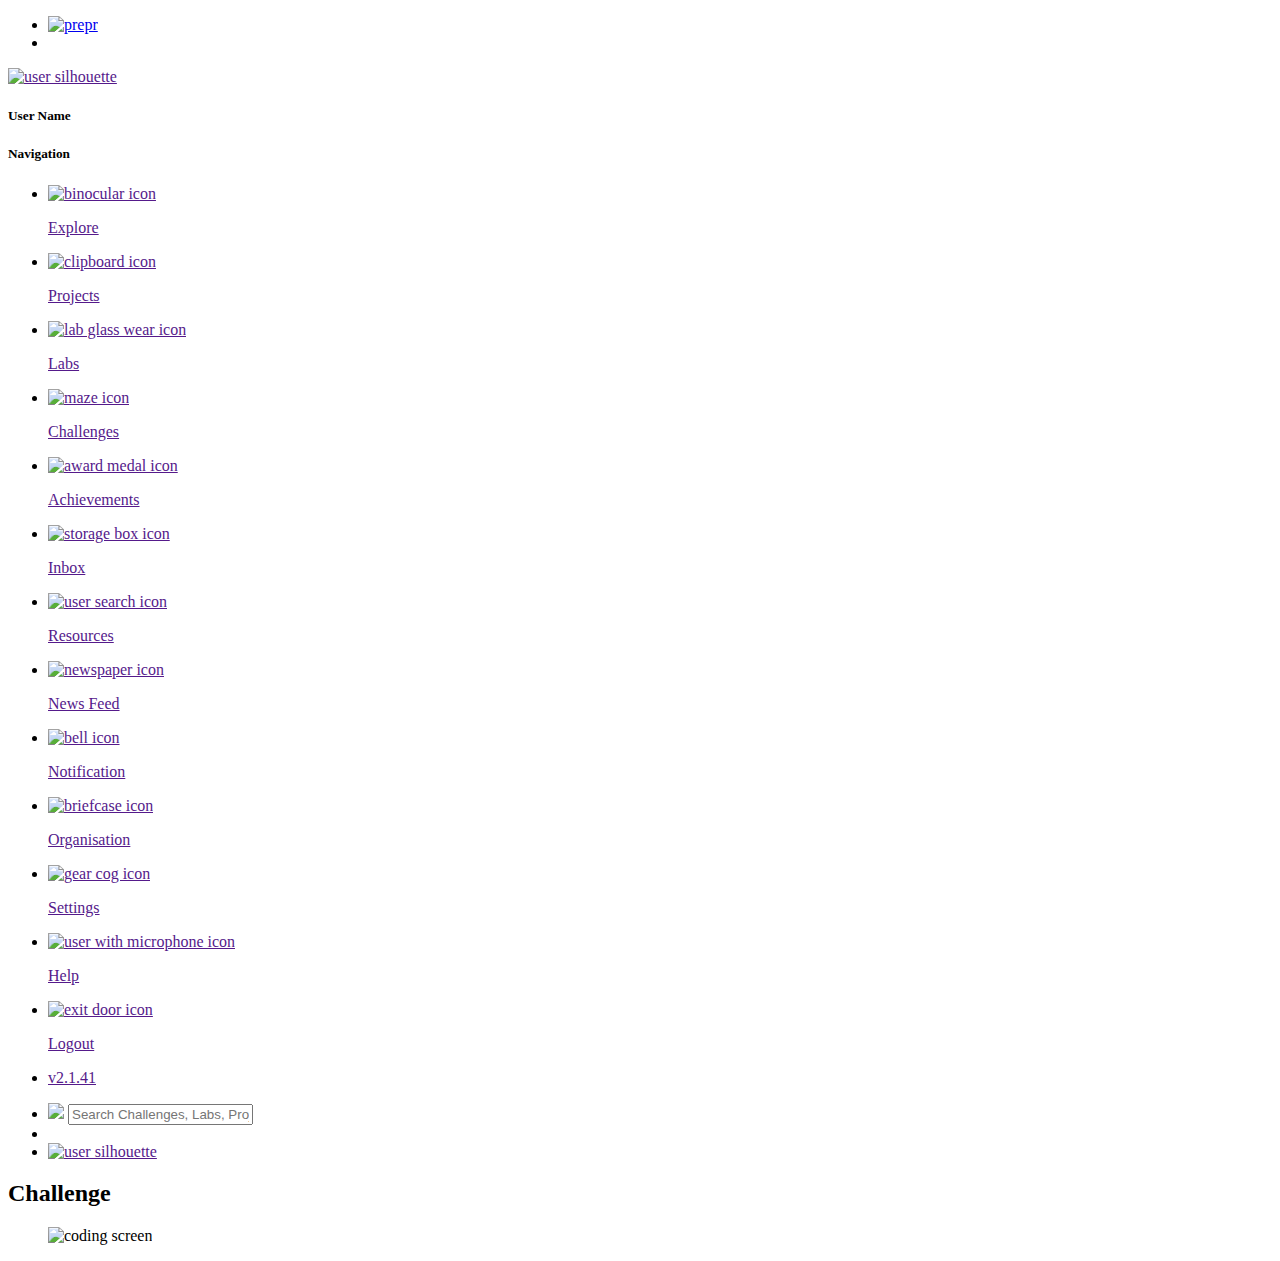
==== Desmond_Tan_FrontEnd_Developer_challenge.html @ 432810f1 "first commit" ====
<!DOCTYPE html>
<html lang="en">
<head>
	<meta charset="UTF-8">
	<title>Challenge</title>
	<link rel="stylesheet" href="https://use.fontawesome.com/releases/v5.13.0/css/all.css" integrity="sha384-Bfad6CLCknfcloXFOyFnlgtENryhrpZCe29RTifKEixXQZ38WheV+i/6YWSzkz3V" crossorigin="anonymous">
	<link rel="stylesheet" href="Desmond_Tan_FrontEnd_Developer_styles.css">
</head>
<body>
	<header>
		<div class="PreprOuterContainer">
			<div class="preprContainer">
				<ul>
					<li>
						<a href="https://preprlabs.org/" target="_blank">
							<img src="https://preprmedialive.s3.amazonaws.com/public/front/img/logo.png" alt="prepr">
						</a>
					</li>
					<li class="barsContainer">
						<i class="fas fa-bars"></i>
					</li>
				</ul>
			</div>
			
			<div class="sideMenuContainer">
				<div class="userContainer">
					<a href="">
						<img src="https://preprmedialive.s3.ca-central-1.amazonaws.com/front/img/default-user.png" alt="user silhouette">
					</a>

					<h5 id="userName">User Name</h5>
				</div>

				<nav class="navContainer">
					<h5>Navigation</h5>

					<ul>
						<li>
							<a href="">
								<img src="https://preprmedialive.s3.amazonaws.com/public/front/img/explore.png" alt="binocular icon">
								<p>Explore</p>
							</a>
						</li>
						<li>
							<a href="">
								<img src="https://preprmedialive.s3.amazonaws.com/public/front/img/my_projects.png" alt="clipboard icon">
								<p>Projects</p>
							</a>
						</li>
						<li>
							<a href="">
								<img src="https://preprmedialive.s3.amazonaws.com/public/front/img/labs.png" alt="lab glass wear icon">
								<p>Labs</p>
							</a>
						</li>
						<li>
							<a href="">
								<img src="https://preprmedialive.s3.amazonaws.com/public/front/img/challenges_icn.png" alt="maze icon">
								<p>Challenges</p>
							</a>
						</li>
						<li>
							<a href="">
								<img src="https://preprmedialive.s3.amazonaws.com/public/front/img/achievements_icn.png" alt="award medal icon">
								<p>Achievements</p>
							</a>
						</li>
						<li>
							<a href="">
								<img src="https://preprmedialive.s3.amazonaws.com/public/front/img/inbox.png" alt="storage box icon">
								<p>Inbox</p>
							</a>
						</li>
						<li>
							<a href="">
								<img src="https://preprmedialive.s3.amazonaws.com/public/front/img/nav_resources.png" alt="user search icon">
								<p>Resources</p>
							</a>
						</li>
						<li>
							<a href="">
								<img src="https://preprmedialive.s3.amazonaws.com/public/front/img/news_feed.png" alt="newspaper icon">
								<p>News Feed</p>
							</a>
						</li>
						<li>
							<a href="">
								<img src="https://preprmedialive.s3.amazonaws.com/public/front/img/notification.png" alt="bell icon">
								<p>Notification</p>
							</a>
						</li>
						<li>
							<a href="">
								<img src="https://preprmedialive.s3.amazonaws.com/public/front/img/organisation.png" alt="briefcase icon">
								<p>Organisation</p>
							</a>
						</li>
						<li>
							<a href="">
								<img src="https://preprmedialive.s3.amazonaws.com/public/front/img/settings.png" alt="gear cog icon">
								<p>Settings</p>
							</a>
						</li>
						<li>
							<a href="">
								<img src="https://preprmedialive.s3.amazonaws.com/public/front/img/help.png" alt="user with microphone icon">
								<p>Help</p>
							</a>
						</li>
						<li>
							<a href="">
								<img src="https://preprmedialive.s3.amazonaws.com/public/front/img/logout.png" alt="exit door icon">
								<p>Logout</p>
							</a>
						</li>
						<li>
							<a href="">
								<p>v2.1.41</p>
							</a></li>
					</ul>
				</nav>
			</div>

			<div class="searchBar">
				<ul>
					<li class="searchContainer">
						<span class="searchIconContainer">
							<img src="https://preprmedialive.s3.amazonaws.com/public/front/img/search_icon.png">
						</span>

						<input type="text" placeholder="Search Challenges, Labs, Projects, and People">
					</li>
					<li class="bellContainer">
						<i class="far fa-bell"></i>
					</li>
					<li class="userProfileContainer">
						<a href="">
							<img src="https://preprmedialive.s3.ca-central-1.amazonaws.com/front/img/default-user.png" alt="user silhouette">
						</a>
					</li>
				</ul>
			</div>
		</div>
	</header>

	<section class="upperSection">
		<div class="upperSectionContainer">
			<div class="titleBox">
					<h2>Challenge</h2>
				</div>
		</div>

		<div class="upperContentBox">
			<figure>
				<img src="https://preprmedialive.s3.ca-central-1.amazonaws.com/uploads/challenge/SOj5KzEt9AdhCwltdRZMVxxKXwIkE98RxqKKFxQ4.jpeg" alt="coding screen">
			</figure>

			
		</div>
	</section>
</body>
</html>
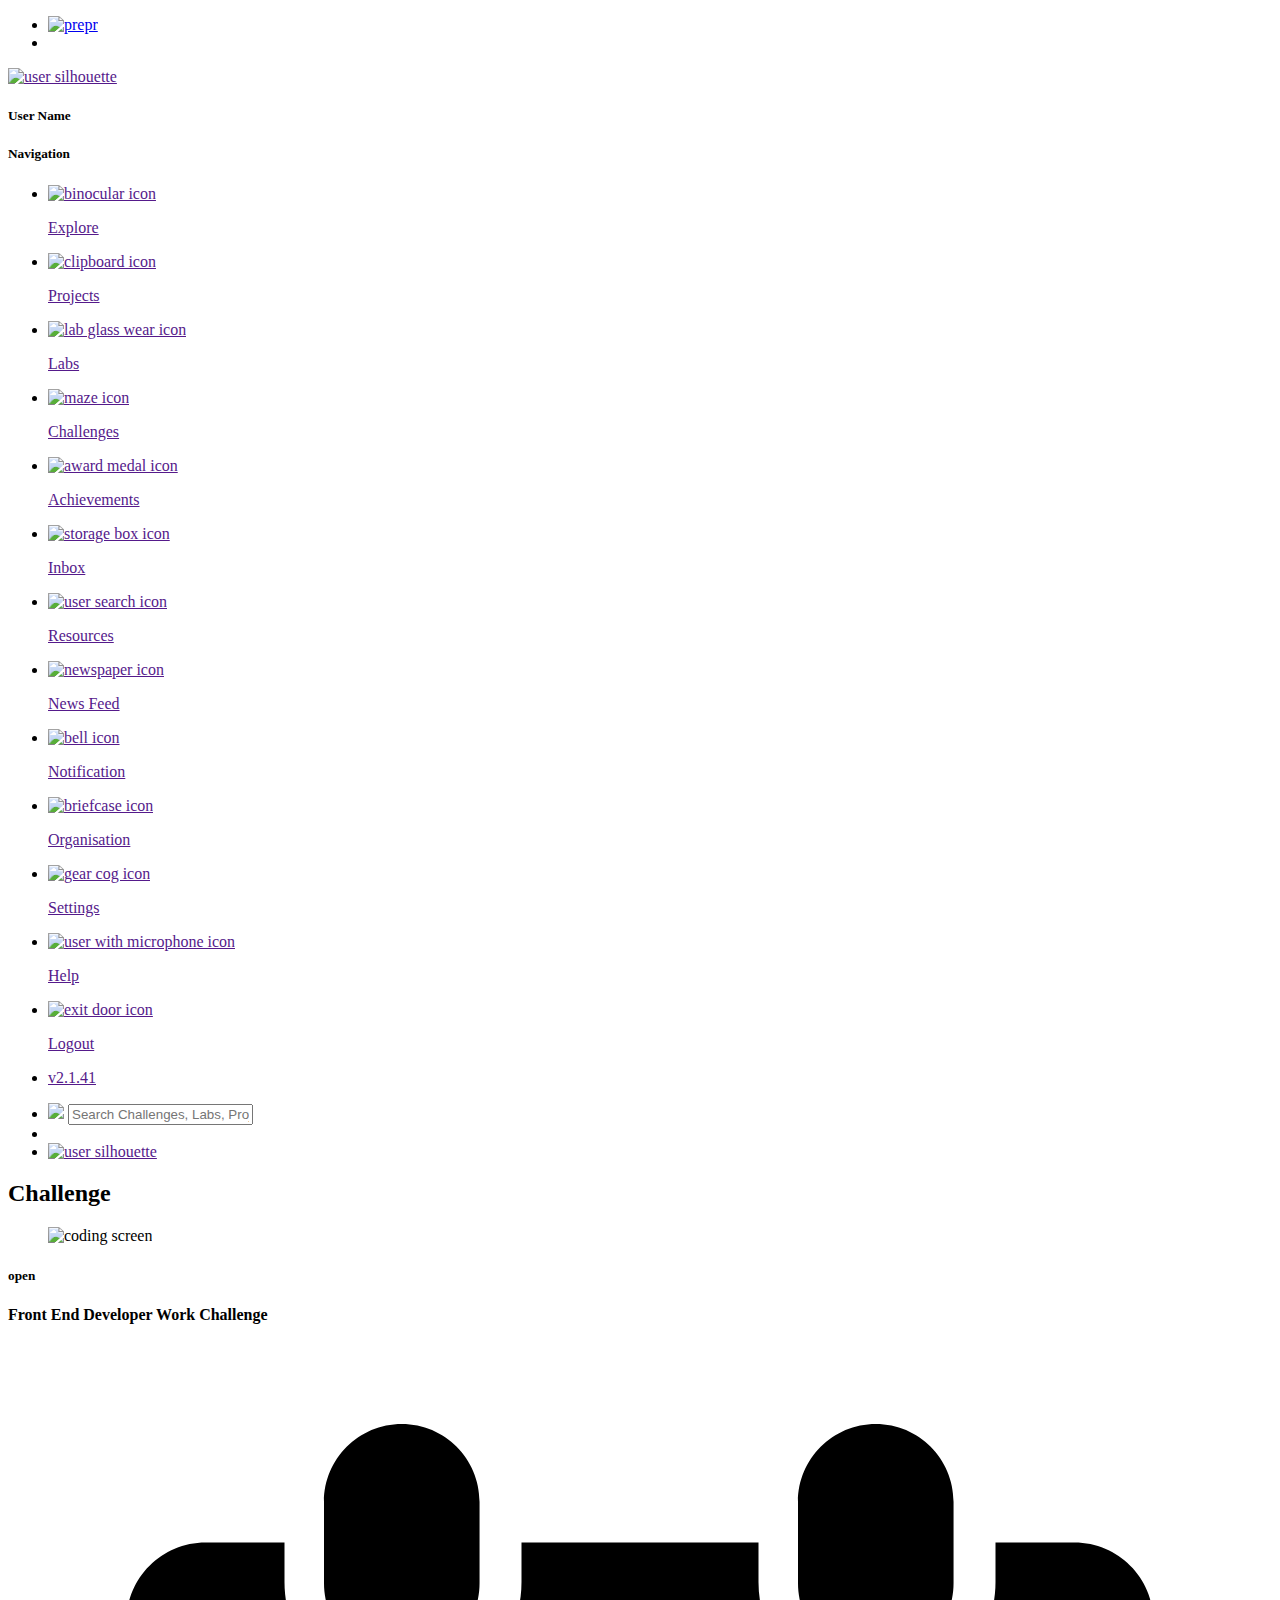
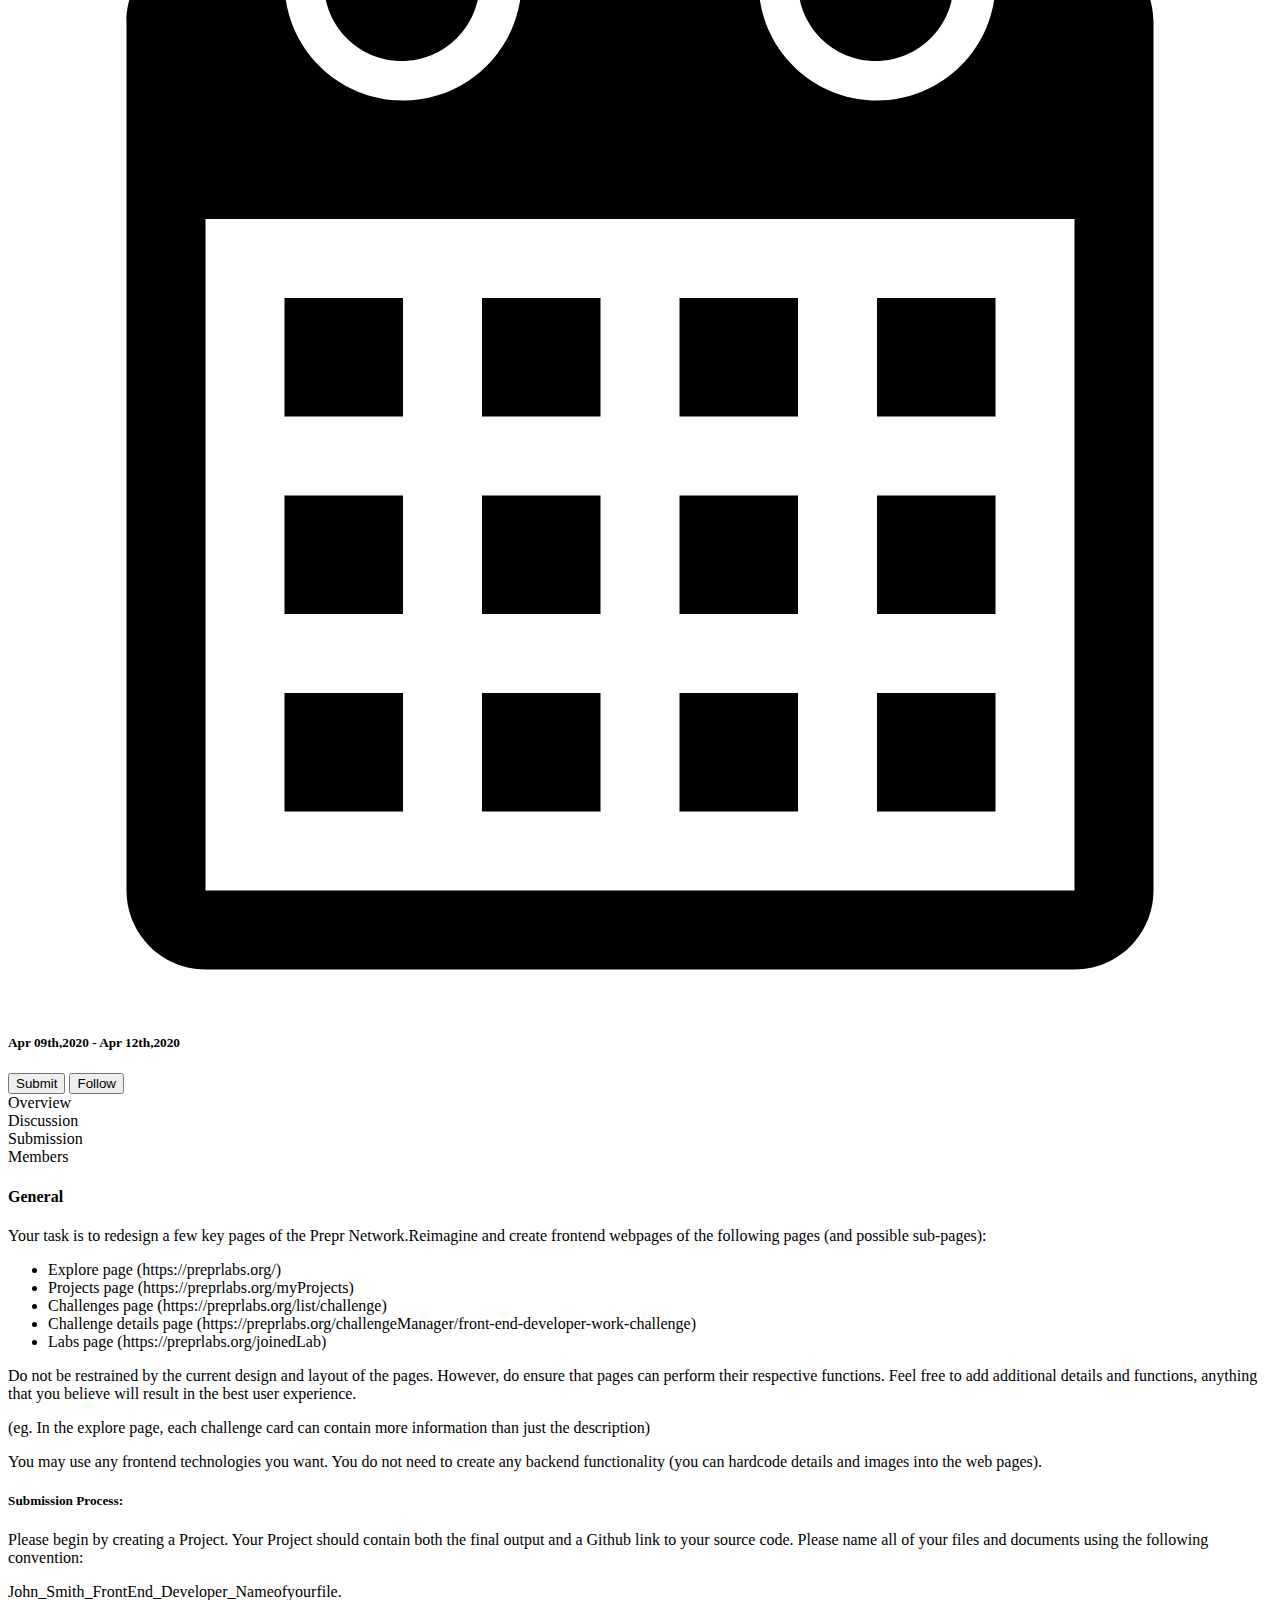
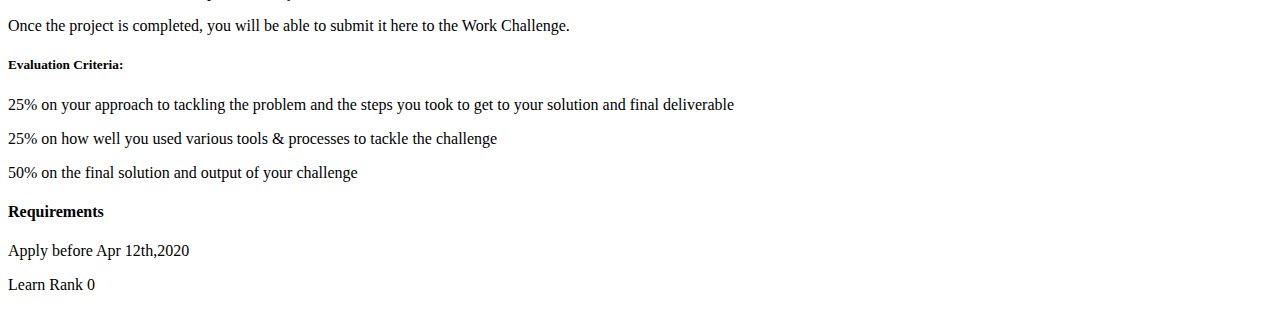
==== commit b766df31: "adjusted challenge html" ====
--- a/Desmond_Tan_FrontEnd_Developer_challenge.html
+++ b/Desmond_Tan_FrontEnd_Developer_challenge.html
@@ -155,7 +155,105 @@
 				<img src="https://preprmedialive.s3.ca-central-1.amazonaws.com/uploads/challenge/SOj5KzEt9AdhCwltdRZMVxxKXwIkE98RxqKKFxQ4.jpeg" alt="coding screen">
 			</figure>
 
-			
+			<div class="sideContentBox">
+				<div class="statusBox">
+					<h5>open</h5>
+				</div>
+
+				<div class="titleBox">
+					<h4>Front End Developer Work Challenge</h4>
+				</div>
+
+				<div class="calendarBox">
+					<svg id="icon-calendar" viewBox="0 0 32 32">
+						<path d="M27 31h-22c-1.104 0-2-0.896-2-2v-22c0-1.105 0.896-2 2-2h2v1c0 1.657 1.343 3 3 3s3-1.343 3-3v-1h6v1c0 1.657 1.344 3 3 3s3-1.343 3-3v-1h2c1.104 0 2 0.895 2 2v22c0 1.104-0.896 2-2 2zM27 12h-22v17h22v-17zM10 17h-3v-3h3v3zM10 22h-3v-3h3v3zM10 27h-3v-3h3v3zM15 17h-3v-3h3v3zM15 22h-3v-3h3v3zM15 27h-3v-3h3v3zM20 17h-3v-3h3v3zM20 22h-3v-3h3v3zM20 27h-3v-3h3v3zM25 17h-3v-3h3v3zM25 22h-3v-3h3v3zM25 27h-3v-3h3v3zM21.969 8c-1.088 0-1.969-0.882-1.969-1.969v-2.062c0-1.088 0.881-1.969 1.969-1.969s1.969 0.881 1.969 1.969v2.062c0 1.087-0.881 1.969-1.969 1.969zM9.969 8c-1.088 0-1.969-0.882-1.969-1.969v-2.062c0-1.088 0.881-1.969 1.969-1.969s1.969 0.881 1.969 1.969v2.062c0 1.087-0.882 1.969-1.969 1.969z"></path>
+					</svg>
+
+					<h5>Apr 09th,2020 - Apr 12th,2020</h5>
+				</div>
+
+				<div class="interactiveButtonBox">
+					<button class="submit">Submit</button>
+					<a href="" class="like">
+						<i class="far fa-heart"></i>
+					</a>
+					<button class="follow">Follow</button>
+					<a href="" class="facebook">
+						<i class="fab fa-facebook-square"></i>
+					</a>
+					<a href="" class="twitter">
+						<i class="fab fa-twitter-square"></i>
+					</a>
+					<a href="" class="linkedin">
+						<i class="fab fa-linkedin"></i>
+					</a>
+				</div>
+
+				<div class="overviewButton">
+					<div id="overview">Overview</div>
+					<div id="discussion">Discussion</div>
+					<div id="submissions">Submission</div>
+					<div id="members">Members</div>
+				</div>
+			</div>
+		</div>
+	</section>
+
+	<section class="lowerSection">
+		<div class="innerContent">
+			<div class="generalText">
+				<h4>General</h4>
+				<p>
+					Your task is to redesign a few key pages of the Prepr Network.Reimagine and create frontend webpages of the following pages (and possible sub-pages):
+				</p>
+				<ul>
+					<li>Explore page (https://preprlabs.org/)</li>
+					<li>Projects page (https://preprlabs.org/myProjects)</li>
+					<li>Challenges page (https://preprlabs.org/list/challenge)</li>
+					<li>Challenge details page (https://preprlabs.org/challengeManager/front-end-developer-work-challenge)</li>
+					<li>Labs page (https://preprlabs.org/joinedLab)</li>
+				</ul>
+				<p>
+					Do not be restrained by the current design and layout of the pages. However, do ensure that pages can perform their respective functions. Feel free to add additional details and functions, anything that you believe will result in the best user experience.
+				</p>
+				<p>
+					(eg. In the explore page, each challenge card can contain more information than just the description)
+				</p>
+				<p>
+					You may use any frontend technologies you want. You do not need to create any backend functionality (you can hardcode details and images into the web pages).
+				</p>
+				<h5>Submission Process:</h5>
+				<p>
+					Please begin by creating a Project. Your Project should contain both the final output and a Github link to your source code. Please name all of your files and documents using the following convention:
+				</p>
+				<p>John_Smith_FrontEnd_Developer_Nameofyourfile.</p>
+				<p>
+					Once the project is completed, you will be able to submit it here to the Work Challenge.
+				</p>
+				<h5>Evaluation Criteria:</h5>
+				<p>
+					25% on your approach to tackling the problem and the steps you took to get to your solution and final deliverable
+				</p>
+				<p>
+					25% on how well you used various tools & processes to tackle the challenge
+				</p>
+				<p>
+					50% on the final solution and output of your challenge
+				</p>
+			</div>
+
+			<div class="requirementsText">
+				<h4>Requirements</h4>
+				<div class="dateBox">
+					<i class="fas fa-history"></i>
+					<p>Apply before Apr 12th,2020</p>
+				</div>
+				<div class="rankupBox">
+					<i class="fas fa-angle-double-up"></i>
+					<p>Learn Rank 0</p>
+				</div>
+			</div>
+
 		</div>
 	</section>
 </body>
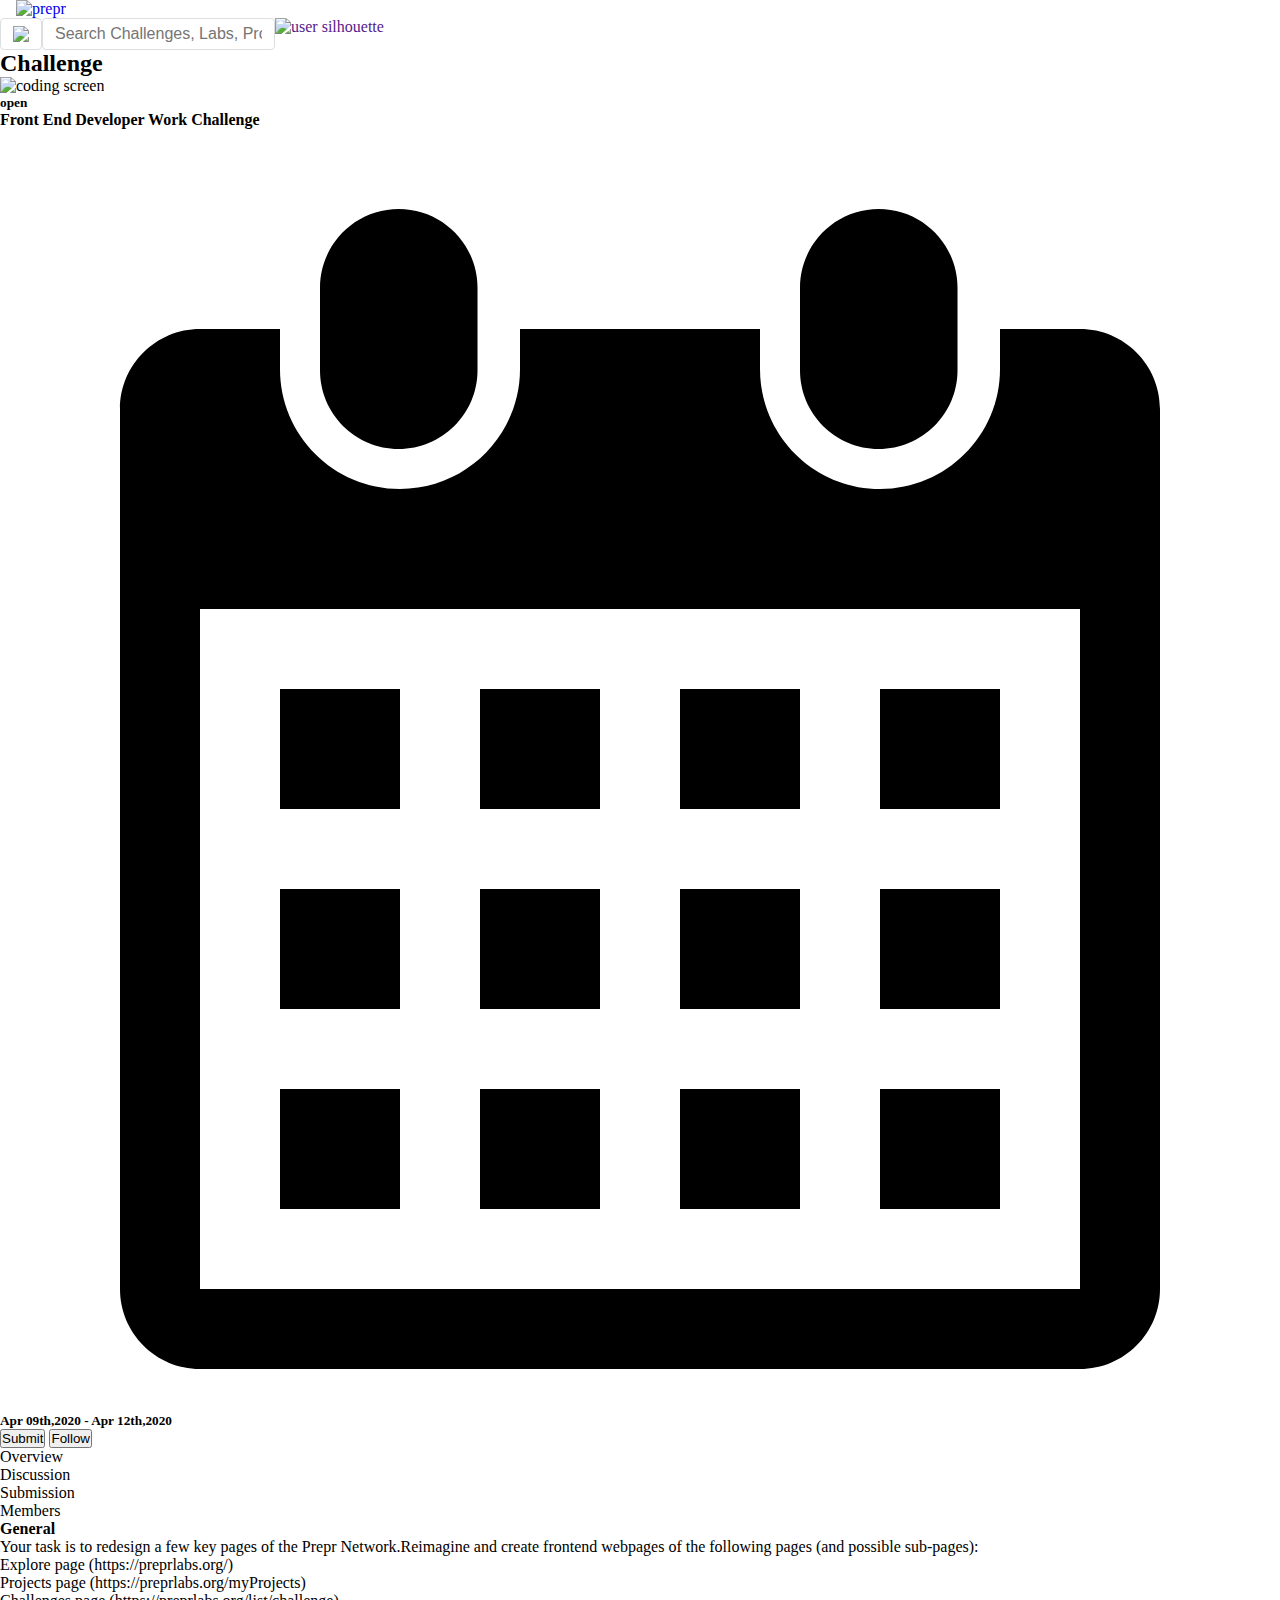
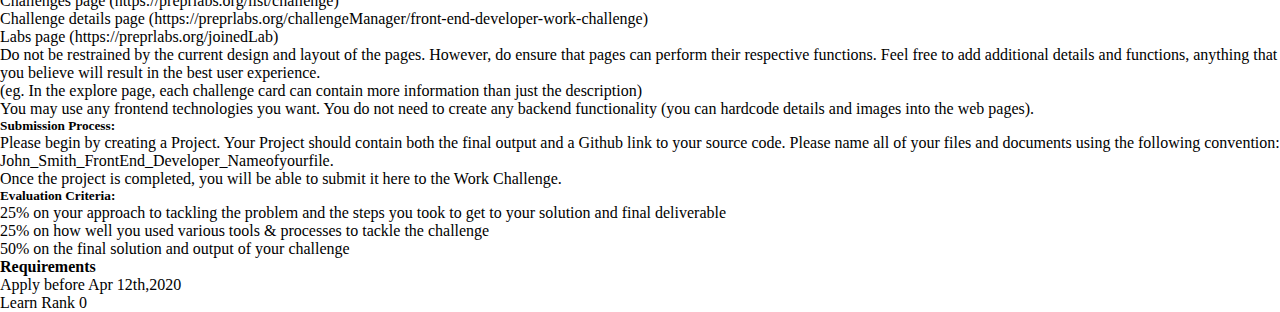
==== commit 37a84982: "added functions" ====
--- a/Desmond_Tan_FrontEnd_Developer_challenge.html
+++ b/Desmond_Tan_FrontEnd_Developer_challenge.html
@@ -4,6 +4,7 @@
 	<meta charset="UTF-8">
 	<title>Challenge</title>
 	<link rel="stylesheet" href="https://use.fontawesome.com/releases/v5.13.0/css/all.css" integrity="sha384-Bfad6CLCknfcloXFOyFnlgtENryhrpZCe29RTifKEixXQZ38WheV+i/6YWSzkz3V" crossorigin="anonymous">
+	<link href="https://fonts.googleapis.com/css2?family=Roboto:ital,wght@1,300&display=swap" rel="stylesheet">
 	<link rel="stylesheet" href="Desmond_Tan_FrontEnd_Developer_styles.css">
 </head>
 <body>
--- a/Desmond_Tan_FrontEnd_Developer_styles.css
+++ b/Desmond_Tan_FrontEnd_Developer_styles.css
@@ -0,0 +1,179 @@
+* {
+	margin: 0;
+	padding: 0;
+}
+a {
+	text-decoration: none;
+}
+li {
+	list-style: none;
+}
+
+/*general shared properties*/
+.center {
+	margin: 0 auto;
+	justify-content: center;
+	align-items: center;
+	text-align: center;
+}
+
+/*Navigation*/
+.preprOuterContainer {
+	/*position: fixed;*/
+	display: flex;
+	justify-content: space-between;
+	padding: 0.5rem 1rem;
+	border-bottom: 1px solid #d8dcdf;
+}
+img.logo {
+	width: 60px;
+}
+.preprContainer ul {
+	display: flex;
+	flex-direction: row;
+	align-items: center;
+}
+.preprContainer ul li {
+	padding: 0 1rem;
+}
+
+.sideMenuContainer {
+	position: absolute;
+	top: 57px;
+	left: -100%;
+	/*left: 0;*/
+	width: 220px;
+	background: #fff;
+	height: 100vh;
+}
+.navUserProfile {
+	width: 85px;
+	height: 85px;
+}
+.userContainer, .userContainer a {
+	display: flex;
+	flex-direction: column;
+	justify-content: center;
+}
+.userContainer a {
+	padding: 20px;
+}
+.userContainer h5 {
+	text-align: center;
+	margin-bottom: 1rem;
+	color: #727d92;
+	font-family: sans-serif;
+	font-size: 1rem;
+}
+.navContainer h5 {
+	padding: .5rem 1rem;
+	text-transform: uppercase;
+	color: #8b8b8b;
+	font-family: roboto;
+	font-size: 1rem;
+}
+.navContainer ul li {
+	padding: .5rem 1rem;
+}
+.navContainer ul li a {
+	display: flex;
+	flex-direction: row;
+	/*padding: .1rem 2rem .1rem 3rem;*/
+}
+.navContainer ul li a img {
+	padding-right: 1rem;
+}
+.navContainer p {
+	color: #8b8b8b;
+	font-size: .875rem;
+}
+
+.searchContainer input, .searchContainer span {
+	border: 1px solid #dbdfe2;
+	border-radius: .25rem;
+	padding: .375rem .75rem;
+	font-size: 1rem;
+}
+.searchContainer span {
+	display: flex;
+	align-items: center;
+}
+.searchContainer {
+	display: flex;
+}
+.searchBar ul {
+	display: flex;
+	flex-direction: row;
+}
+.sideContainer li {
+	/*justify-content: space-around;*/
+	padding: 0 .75rem;
+}
+.bellContainer {
+	display: flex;
+	align-items: center;
+	color: #cacacb;
+}
+.userProfile {
+	width: 35px;
+	height: 35px;
+}
+
+/*Explore section*/
+.innerMainBox {
+	display: grid;
+	grid-template-columns: 25% 25% 25% 25% 25%;
+	grid-template-rows: 1fr 25%;
+}
+.innerContainer {
+	display: grid;
+	grid-template-columns: 65% 35%;
+	grid-gap: 20px;
+	width: 1000px;
+}
+.exploreSection.innerContainer {
+	max-width: 1200px;
+	width: 75%;
+}
+.exploreSection {
+	display: flex;
+	justify-content: center;
+	margin: 5rem auto;
+}
+.imgContainer {
+	display: grid;
+	grid-template-columns: 25% 25% 25% 25%;
+	/*width: 700px;*/
+	margin: 0 auto;
+	overflow: hidden;
+}
+.displayContainer {
+	display: block;
+}
+.hiddenText {
+	display: none;
+}
+.imgContainer figure:first-child {
+	grid-column-start: 1;
+	grid-column-end: 5;
+	grid-row-start: 1;
+	padding-bottom: 2.5rem;
+}
+.imgContainer figure {
+	padding: .5rem;
+	border: 1px solid #e1e1e1e1;
+}
+.imgContainer figure img {
+	width: 100%;
+}
+.exploreTitle {
+	text-align: center;
+	font-family: roboto;
+	font-size: 1.1rem;
+	padding: 1.5rem .5rem;
+}
+.exploreTextContainer p {
+	font-family: sans-serif;
+	font-size: .95rem;
+	line-height: 1.35;
+}
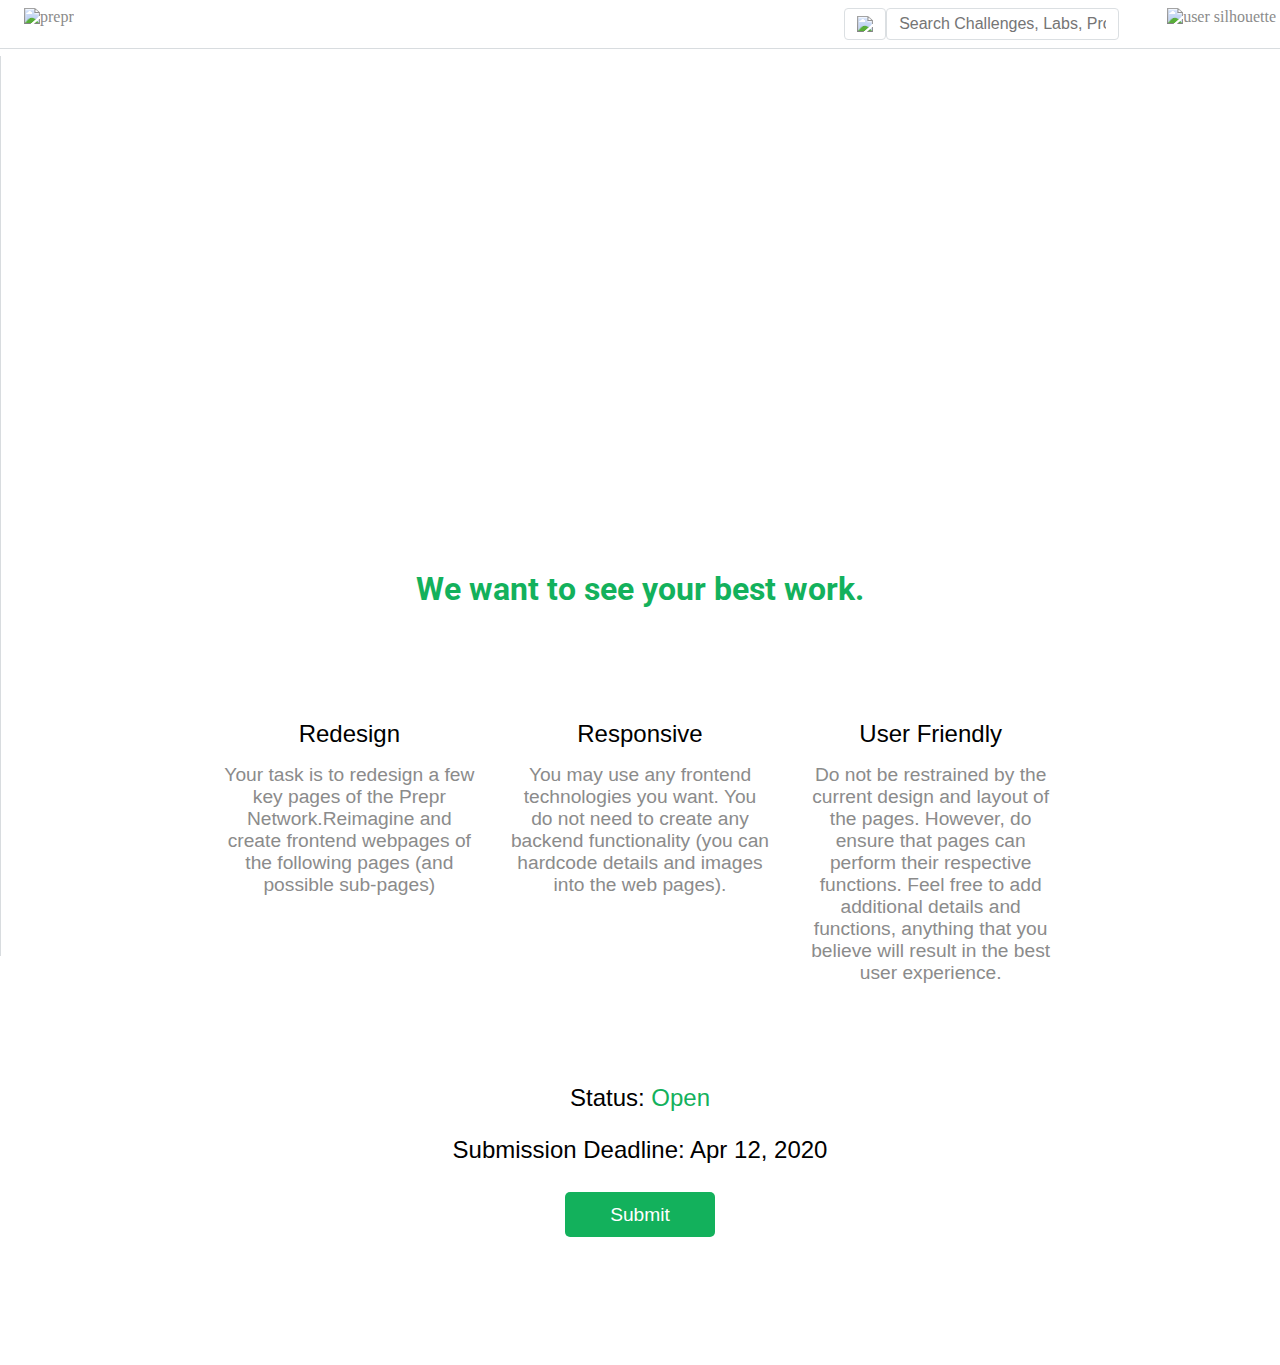
==== commit 1e1180a2: "added a featured challenge page" ====
--- a/Desmond_Tan_FrontEnd_Developer_challenge.html
+++ b/Desmond_Tan_FrontEnd_Developer_challenge.html
@@ -9,16 +9,16 @@
 </head>
 <body>
 	<header>
-		<div class="PreprOuterContainer">
+		<div class="preprOuterContainer">
 			<div class="preprContainer">
 				<ul>
 					<li>
-						<a href="https://preprlabs.org/" target="_blank">
-							<img src="https://preprmedialive.s3.amazonaws.com/public/front/img/logo.png" alt="prepr">
+						<a href="Desmond_Tan_FrontEnd_Developer_index.html">
+							<img class="logo" src="https://preprmedialive.s3.amazonaws.com/public/front/img/logo.png" alt="prepr">
 						</a>
 					</li>
 					<li class="barsContainer">
-						<i class="fas fa-bars"></i>
+						<i class="fas fa-bars bar"></i>
 					</li>
 				</ul>
 			</div>
@@ -26,7 +26,7 @@
 			<div class="sideMenuContainer">
 				<div class="userContainer">
 					<a href="">
-						<img src="https://preprmedialive.s3.ca-central-1.amazonaws.com/front/img/default-user.png" alt="user silhouette">
+						<img class="navUserProfile center" src="https://preprmedialive.s3.ca-central-1.amazonaws.com/front/img/default-user.png" alt="user silhouette">
 					</a>
 
 					<h5 id="userName">User Name</h5>
@@ -123,7 +123,7 @@
 			</div>
 
 			<div class="searchBar">
-				<ul>
+				<ul class="sideContainer">
 					<li class="searchContainer">
 						<span class="searchIconContainer">
 							<img src="https://preprmedialive.s3.amazonaws.com/public/front/img/search_icon.png">
@@ -132,11 +132,11 @@
 						<input type="text" placeholder="Search Challenges, Labs, Projects, and People">
 					</li>
 					<li class="bellContainer">
-						<i class="far fa-bell"></i>
+						<a href=""><i class="far fa-bell"></i></a>
 					</li>
 					<li class="userProfileContainer">
 						<a href="">
-							<img src="https://preprmedialive.s3.ca-central-1.amazonaws.com/front/img/default-user.png" alt="user silhouette">
+							<img class="userProfile" src="https://preprmedialive.s3.ca-central-1.amazonaws.com/front/img/default-user.png" alt="user silhouette">
 						</a>
 					</li>
 				</ul>
@@ -144,7 +144,7 @@
 		</div>
 	</header>
 
-	<section class="upperSection">
+	<!-- <section class="upperSection">
 		<div class="upperSectionContainer">
 			<div class="titleBox">
 					<h2>Challenge</h2>
@@ -166,7 +166,7 @@
 				</div>
 
 				<div class="calendarBox">
-					<svg id="icon-calendar" viewBox="0 0 32 32">
+					<svg id="icon-calendar" class='calendarIcon' viewBox="0 0 32 32">
 						<path d="M27 31h-22c-1.104 0-2-0.896-2-2v-22c0-1.105 0.896-2 2-2h2v1c0 1.657 1.343 3 3 3s3-1.343 3-3v-1h6v1c0 1.657 1.344 3 3 3s3-1.343 3-3v-1h2c1.104 0 2 0.895 2 2v22c0 1.104-0.896 2-2 2zM27 12h-22v17h22v-17zM10 17h-3v-3h3v3zM10 22h-3v-3h3v3zM10 27h-3v-3h3v3zM15 17h-3v-3h3v3zM15 22h-3v-3h3v3zM15 27h-3v-3h3v3zM20 17h-3v-3h3v3zM20 22h-3v-3h3v3zM20 27h-3v-3h3v3zM25 17h-3v-3h3v3zM25 22h-3v-3h3v3zM25 27h-3v-3h3v3zM21.969 8c-1.088 0-1.969-0.882-1.969-1.969v-2.062c0-1.088 0.881-1.969 1.969-1.969s1.969 0.881 1.969 1.969v2.062c0 1.087-0.881 1.969-1.969 1.969zM9.969 8c-1.088 0-1.969-0.882-1.969-1.969v-2.062c0-1.088 0.881-1.969 1.969-1.969s1.969 0.881 1.969 1.969v2.062c0 1.087-0.882 1.969-1.969 1.969z"></path>
 					</svg>
 
@@ -256,6 +256,59 @@
 			</div>
 
 		</div>
+	</section> -->
+
+	<section class="preprChallenge">
+		<div class="preprImgContainer">
+			<figure><img src="https://images.unsplash.com/photo-1557853197-aefb550b6fdc?ixlib=rb-1.2.1&ixid=eyJhcHBfaWQiOjEyMDd9&auto=format&fit=crop&w=1950&q=80" alt=""></figure>
+		</div>
+
+		<div class="infoContainer">
+			<h3 class="green">We want to see your best work.</h3>
+
+			<div class="shortInfoContainer">
+				<div class="descriptionBox">
+					<div class="iconBox">
+						<i class="pencilIcon far fa-edit"></i>
+					</div>
+					<h5>Redesign</h5>
+					<p>
+						Your task is to redesign a few key pages of the Prepr Network.Reimagine and create frontend webpages of the following pages (and possible sub-pages)
+					</p>
+				</div>
+
+				<div class="descriptionBox">
+					<div class="iconBox">
+						<i class="mobileIcon fas fa-mobile-alt"></i>
+					</div>
+					<h5>Responsive</h5>
+					<p>
+						You may use any frontend technologies you want. You do not need to create any backend functionality (you can hardcode details and images into the web pages).
+					</p>
+				</div>
+
+				<div class="descriptionBox">
+					<div class="iconBox">
+						<i class="thumbIcon far fa-thumbs-up"></i>
+					</div>
+					<h5>User Friendly</h5>
+					<p>
+						Do not be restrained by the current design and layout of the pages. However, do ensure that pages can perform their respective functions. Feel free to add additional details and functions, anything that you believe will result in the best user experience.
+					</p>
+				</div>
+			</div>
+		</div>
+
+		<div class="submissionBox">
+			<h5>Status: <span class="green">Open</span></h5>
+			<h5>Submission Deadline: Apr 12, 2020</h5>
+
+			<div class="buttonBox">
+				<button>Submit</button>
+			</div>
+		</div>
 	</section>
+<script src="https://ajax.googleapis.com/ajax/libs/jquery/3.4.1/jquery.min.js"></script>
+<script src="Desmond_Tan_FrontEnd_Developer_main.js"></script>
 </body>
 </html>--- a/Desmond_Tan_FrontEnd_Developer_styles.css
+++ b/Desmond_Tan_FrontEnd_Developer_styles.css
@@ -16,14 +16,40 @@
 	align-items: center;
 	text-align: center;
 }
+p, a {
+	color: #8b8b8b;
+}
+h2 {
+	padding: 3rem 0;
+	font-family: roboto;
+	font-size: 2rem;
+}
+section {
+	padding: 4.5rem 3rem;
+}
+.innerContainer {
+	margin: 1rem;
+}
+.green {
+	color: #13b15c;
+}
+
+
+
 
 /*Navigation*/
+.barsContainer .bar {
+	cursor: pointer;
+}
 .preprOuterContainer {
-	/*position: fixed;*/
+	position: fixed;
+	z-index: 10;
+	width: 100%;
 	display: flex;
 	justify-content: space-between;
-	padding: 0.5rem 1rem;
+	padding: 0.5rem;
 	border-bottom: 1px solid #d8dcdf;
+	background: #fff;
 }
 img.logo {
 	width: 60px;
@@ -38,13 +64,22 @@
 }
 
 .sideMenuContainer {
-	position: absolute;
-	top: 57px;
-	left: -100%;
+	position: fixed;
+	top: 56px;
+	/*display: none;*/
+	left: -220px;
 	/*left: 0;*/
 	width: 220px;
 	background: #fff;
 	height: 100vh;
+	border-right: 1px solid #d8dcdf;
+	transition: all .5s ease-in-out;
+	-webkit-transition: all .5s ease-in-out;
+}
+.showSideMenu {
+	left: 0;
+	transition: all .5s ease-in-out;
+	-webkit-transition: all .5s ease-in-out;
 }
 .navUserProfile {
 	width: 85px;
@@ -106,7 +141,6 @@
 	flex-direction: row;
 }
 .sideContainer li {
-	/*justify-content: space-around;*/
 	padding: 0 .75rem;
 }
 .bellContainer {
@@ -118,6 +152,40 @@
 	width: 35px;
 	height: 35px;
 }
+
+
+/*Featured Challenge Section*/
+.featuredChallenge {
+	background: #f3f3f3;
+	box-shadow: 0 2px 5px #23222233;
+}
+.featureTextBox {
+	margin: 1.5rem;
+}
+.featureTextBox h3 {
+	font-family: sans-serif;
+	font-size: 2rem;
+}
+.featureTextBox p {
+	font-family: sans-serif;
+	font-size: 1.2rem;
+	line-height: 1.5;
+	padding: .3rem;
+}
+.featureBox figure {
+	overflow: hidden;
+	margin: 0 auto;
+	width: fit-content;
+}
+.featureBox figure img:hover {
+	transform: scale(1.1);
+	opacity: .75;
+}
+.featureBox figure img {
+	transition: all .5s ease-in-out;
+	border: 1px solid #e8e8e8;
+}
+
 
 /*Explore section*/
 .innerMainBox {
@@ -125,25 +193,21 @@
 	grid-template-columns: 25% 25% 25% 25% 25%;
 	grid-template-rows: 1fr 25%;
 }
-.innerContainer {
+.exploreSection .innerContainer {
 	display: grid;
 	grid-template-columns: 65% 35%;
 	grid-gap: 20px;
 	width: 1000px;
 }
-.exploreSection.innerContainer {
-	max-width: 1200px;
-	width: 75%;
-}
 .exploreSection {
 	display: flex;
+	flex-direction: column;
 	justify-content: center;
 	margin: 5rem auto;
 }
 .imgContainer {
 	display: grid;
 	grid-template-columns: 25% 25% 25% 25%;
-	/*width: 700px;*/
 	margin: 0 auto;
 	overflow: hidden;
 }
@@ -163,8 +227,13 @@
 	padding: .5rem;
 	border: 1px solid #e1e1e1e1;
 }
+.imgContainer figure img:hover {
+	transform: scale(1.1);
+	opacity: .75;
+}
 .imgContainer figure img {
 	width: 100%;
+	transition: all .5s ease-in-out;
 }
 .exploreTitle {
 	text-align: center;
@@ -177,3 +246,96 @@
 	font-size: .95rem;
 	line-height: 1.35;
 }
+
+/*Footer Section*/
+footer {
+	background: #f3f3f3;
+}
+footer .textContainer {
+	display: flex;
+	justify-content: center;
+}
+footer .textContainer a {
+	margin: .75rem;
+}
+.userSupportContainer {
+	width: 60px;
+	height: 60px;
+}
+
+
+.preprChallenge .imgContainer {
+	/*background: url('https://images.unsplash.com/photo-1557853197-aefb550b6fdc?ixlib=rb-1.2.1&ixid=eyJhcHBfaWQiOjEyMDd9&auto=format&fit=crop&w=1950&q=80');*/
+	/*background-image: url('https://preprmedialive.s3.ca-central-1.amazonaws.com/uploads/challenge/SOj5KzEt9AdhCwltdRZMVxxKXwIkE98RxqKKFxQ4.jpeg');*/
+}
+.preprImgContainer figure {
+	height: 50vh;
+	overflow: hidden;
+	margin: auto;
+
+}
+.preprChallenge {
+	display: flex;
+	flex-direction: column;
+	justify-content: center;
+	text-align: center;
+}
+.shortInfoContainer {
+	margin: 3rem 1.5rem;
+}
+.infoContainer {
+	width: 75%;
+	margin: 0 auto;
+}
+.infoContainer .shortInfoContainer {
+	display: grid;
+	/*flex-direction: row;*/
+	grid-gap: 2rem;
+	grid-template-columns: 1fr 1fr 1fr;
+}
+.infoContainer h3 {
+	font-family: roboto, sans-serif;
+	font-size: 2rem;
+	padding: 3rem 1rem;
+}
+.descriptionBox .iconBox i {
+	font-size: 4rem;
+}
+.descriptionBox h5 {
+	font-family: sans-serif;
+	font-size: 1.5rem;
+	font-weight: 500;
+	padding: 1rem;
+}
+.descriptionBox p {
+	font-size: 1.2rem;
+	font-family: sans-serif;
+}
+.submissionBox {
+	margin: 2.5rem;
+}
+.submissionBox h5 {
+	font-family: sans-serif;
+	font-size: 1.5rem;
+	font-weight: 500;
+	padding: .75rem;
+}
+.buttonBox {
+	margin: 1rem .5rem;
+}
+.submissionBox button:hover {
+	background: #f3f3f3;
+	color: #13b15c;
+	border: 1px solid #13b15c;
+}
+.submissionBox button {
+	width: 150px;
+	height: 45px;
+	border: none;
+	cursor: pointer;
+	color: #fff;
+	border-radius: 5px;
+	background: #13b15c;
+	font-family: sans-serif;
+	font-size: 1.2rem;
+}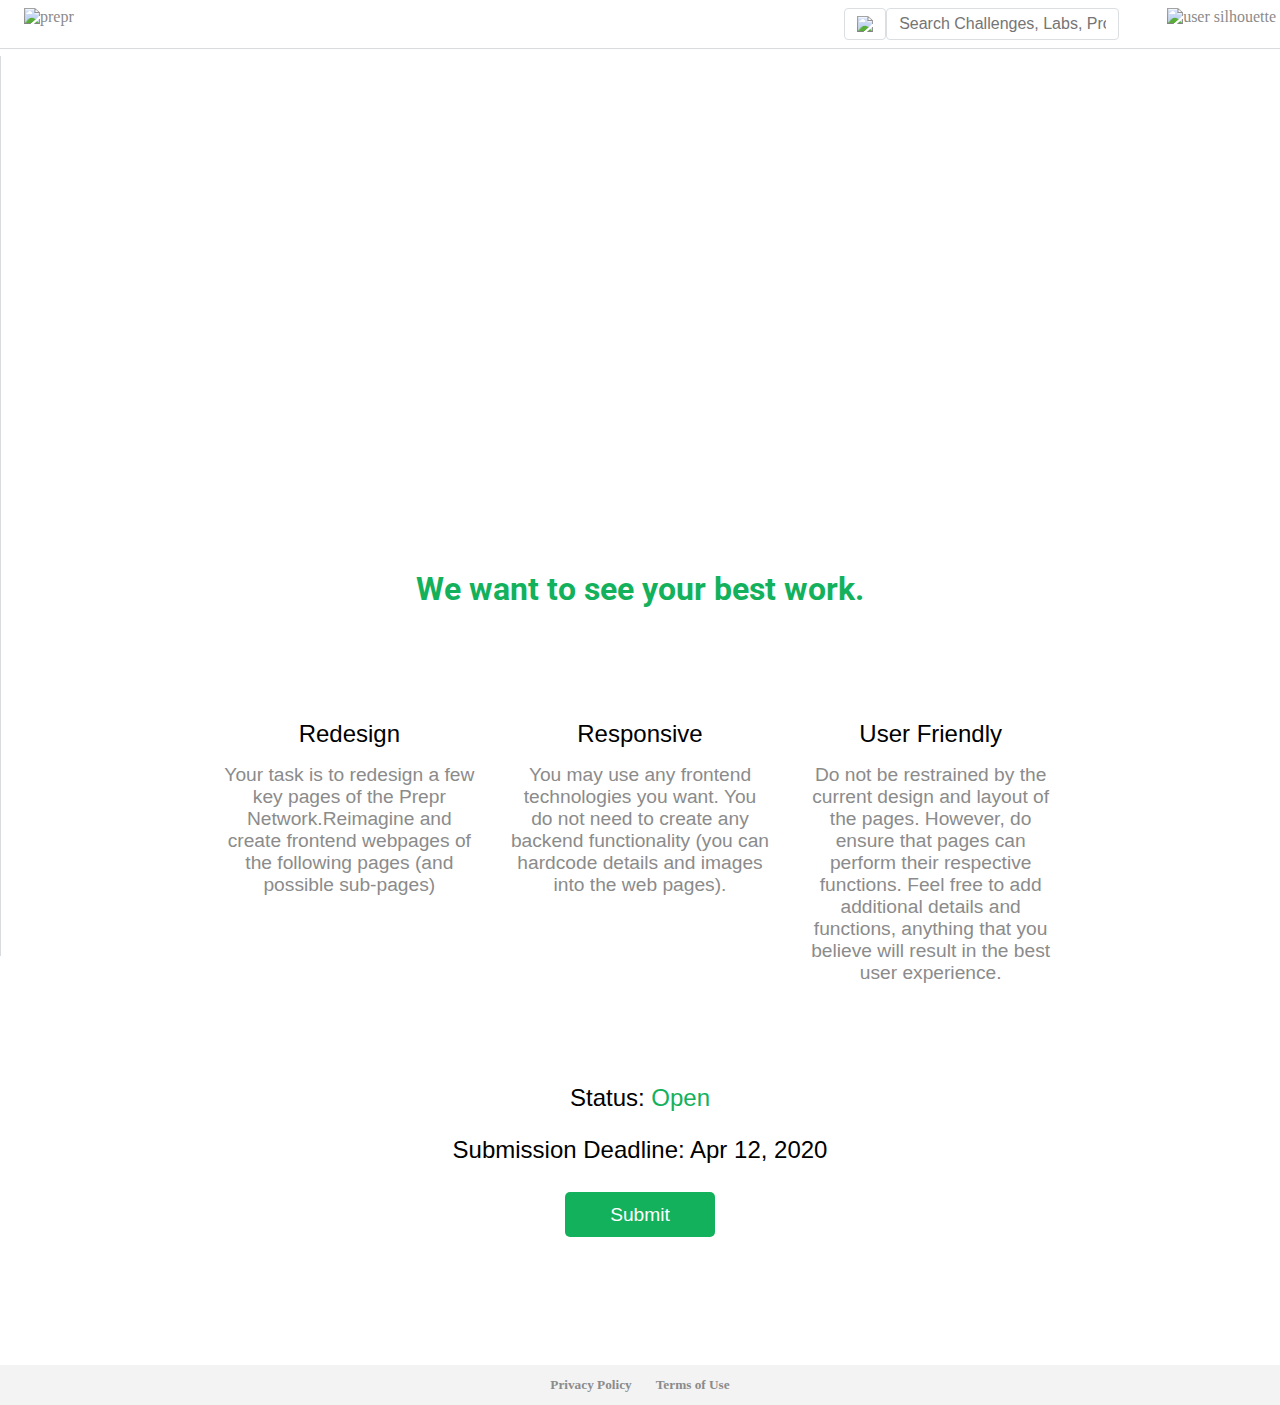
==== commit 0e453b22: "optimized style sheet" ====
--- a/Desmond_Tan_FrontEnd_Developer_challenge.html
+++ b/Desmond_Tan_FrontEnd_Developer_challenge.html
@@ -2,6 +2,7 @@
 <html lang="en">
 <head>
 	<meta charset="UTF-8">
+	<meta name="viewport" content="width=device-width, initial-scale=1">
 	<title>Challenge</title>
 	<link rel="stylesheet" href="https://use.fontawesome.com/releases/v5.13.0/css/all.css" integrity="sha384-Bfad6CLCknfcloXFOyFnlgtENryhrpZCe29RTifKEixXQZ38WheV+i/6YWSzkz3V" crossorigin="anonymous">
 	<link href="https://fonts.googleapis.com/css2?family=Roboto:ital,wght@1,300&display=swap" rel="stylesheet">
@@ -144,120 +145,6 @@
 		</div>
 	</header>
 
-	<!-- <section class="upperSection">
-		<div class="upperSectionContainer">
-			<div class="titleBox">
-					<h2>Challenge</h2>
-				</div>
-		</div>
-
-		<div class="upperContentBox">
-			<figure>
-				<img src="https://preprmedialive.s3.ca-central-1.amazonaws.com/uploads/challenge/SOj5KzEt9AdhCwltdRZMVxxKXwIkE98RxqKKFxQ4.jpeg" alt="coding screen">
-			</figure>
-
-			<div class="sideContentBox">
-				<div class="statusBox">
-					<h5>open</h5>
-				</div>
-
-				<div class="titleBox">
-					<h4>Front End Developer Work Challenge</h4>
-				</div>
-
-				<div class="calendarBox">
-					<svg id="icon-calendar" class='calendarIcon' viewBox="0 0 32 32">
-						<path d="M27 31h-22c-1.104 0-2-0.896-2-2v-22c0-1.105 0.896-2 2-2h2v1c0 1.657 1.343 3 3 3s3-1.343 3-3v-1h6v1c0 1.657 1.344 3 3 3s3-1.343 3-3v-1h2c1.104 0 2 0.895 2 2v22c0 1.104-0.896 2-2 2zM27 12h-22v17h22v-17zM10 17h-3v-3h3v3zM10 22h-3v-3h3v3zM10 27h-3v-3h3v3zM15 17h-3v-3h3v3zM15 22h-3v-3h3v3zM15 27h-3v-3h3v3zM20 17h-3v-3h3v3zM20 22h-3v-3h3v3zM20 27h-3v-3h3v3zM25 17h-3v-3h3v3zM25 22h-3v-3h3v3zM25 27h-3v-3h3v3zM21.969 8c-1.088 0-1.969-0.882-1.969-1.969v-2.062c0-1.088 0.881-1.969 1.969-1.969s1.969 0.881 1.969 1.969v2.062c0 1.087-0.881 1.969-1.969 1.969zM9.969 8c-1.088 0-1.969-0.882-1.969-1.969v-2.062c0-1.088 0.881-1.969 1.969-1.969s1.969 0.881 1.969 1.969v2.062c0 1.087-0.882 1.969-1.969 1.969z"></path>
-					</svg>
-
-					<h5>Apr 09th,2020 - Apr 12th,2020</h5>
-				</div>
-
-				<div class="interactiveButtonBox">
-					<button class="submit">Submit</button>
-					<a href="" class="like">
-						<i class="far fa-heart"></i>
-					</a>
-					<button class="follow">Follow</button>
-					<a href="" class="facebook">
-						<i class="fab fa-facebook-square"></i>
-					</a>
-					<a href="" class="twitter">
-						<i class="fab fa-twitter-square"></i>
-					</a>
-					<a href="" class="linkedin">
-						<i class="fab fa-linkedin"></i>
-					</a>
-				</div>
-
-				<div class="overviewButton">
-					<div id="overview">Overview</div>
-					<div id="discussion">Discussion</div>
-					<div id="submissions">Submission</div>
-					<div id="members">Members</div>
-				</div>
-			</div>
-		</div>
-	</section>
-
-	<section class="lowerSection">
-		<div class="innerContent">
-			<div class="generalText">
-				<h4>General</h4>
-				<p>
-					Your task is to redesign a few key pages of the Prepr Network.Reimagine and create frontend webpages of the following pages (and possible sub-pages):
-				</p>
-				<ul>
-					<li>Explore page (https://preprlabs.org/)</li>
-					<li>Projects page (https://preprlabs.org/myProjects)</li>
-					<li>Challenges page (https://preprlabs.org/list/challenge)</li>
-					<li>Challenge details page (https://preprlabs.org/challengeManager/front-end-developer-work-challenge)</li>
-					<li>Labs page (https://preprlabs.org/joinedLab)</li>
-				</ul>
-				<p>
-					Do not be restrained by the current design and layout of the pages. However, do ensure that pages can perform their respective functions. Feel free to add additional details and functions, anything that you believe will result in the best user experience.
-				</p>
-				<p>
-					(eg. In the explore page, each challenge card can contain more information than just the description)
-				</p>
-				<p>
-					You may use any frontend technologies you want. You do not need to create any backend functionality (you can hardcode details and images into the web pages).
-				</p>
-				<h5>Submission Process:</h5>
-				<p>
-					Please begin by creating a Project. Your Project should contain both the final output and a Github link to your source code. Please name all of your files and documents using the following convention:
-				</p>
-				<p>John_Smith_FrontEnd_Developer_Nameofyourfile.</p>
-				<p>
-					Once the project is completed, you will be able to submit it here to the Work Challenge.
-				</p>
-				<h5>Evaluation Criteria:</h5>
-				<p>
-					25% on your approach to tackling the problem and the steps you took to get to your solution and final deliverable
-				</p>
-				<p>
-					25% on how well you used various tools & processes to tackle the challenge
-				</p>
-				<p>
-					50% on the final solution and output of your challenge
-				</p>
-			</div>
-
-			<div class="requirementsText">
-				<h4>Requirements</h4>
-				<div class="dateBox">
-					<i class="fas fa-history"></i>
-					<p>Apply before Apr 12th,2020</p>
-				</div>
-				<div class="rankupBox">
-					<i class="fas fa-angle-double-up"></i>
-					<p>Learn Rank 0</p>
-				</div>
-			</div>
-
-		</div>
-	</section> -->
-
 	<section class="preprChallenge">
 		<div class="preprImgContainer">
 			<figure><img src="https://images.unsplash.com/photo-1557853197-aefb550b6fdc?ixlib=rb-1.2.1&ixid=eyJhcHBfaWQiOjEyMDd9&auto=format&fit=crop&w=1950&q=80" alt=""></figure>
@@ -308,6 +195,17 @@
 			</div>
 		</div>
 	</section>
+
+	<footer>
+		<div class="textContainer">
+			<a href="https://prepr.org/privacy-policy/" target='_blank'>
+				<h5>Privacy Policy</h5>
+			</a>
+			<a href="https://prepr.org/terms-of-use/" target="_blank">
+				<h5>Terms of Use</h5>
+			</a>
+		</div>
+	</footer>
 <script src="https://ajax.googleapis.com/ajax/libs/jquery/3.4.1/jquery.min.js"></script>
 <script src="Desmond_Tan_FrontEnd_Developer_main.js"></script>
 </body>
--- a/Desmond_Tan_FrontEnd_Developer_styles.css
+++ b/Desmond_Tan_FrontEnd_Developer_styles.css
@@ -16,13 +16,13 @@
 	align-items: center;
 	text-align: center;
 }
-p, a {
+p, a, .navContainer h5, .navContainer p {
 	color: #8b8b8b;
 }
 h2 {
 	padding: 3rem 0;
 	font-family: roboto;
-	font-size: 2rem;
+	font-size: 2.5rem;
 }
 section {
 	padding: 4.5rem 3rem;
@@ -33,6 +33,57 @@
 .green {
 	color: #13b15c;
 }
+.preprOuterContainer, .preprContainer ul, .userContainer, .userContainer a,
+.navContainer ul li a, .searchContainer span, .searchContainer, .searchBar ul,
+.bellContainer, .exploreSection, footer .textContainer, .preprChallenge {
+	display: flex;
+}
+.innerMainBox, .exploreSection .innerContainer, .imgContainer, 
+.infoContainer .shortInfoContainer {
+	display: grid;
+}
+.preprContainer ul, .navContainer ul li a, .searchBar ul {
+	flex-direction: row;
+}
+.userContainer, .userContainer a, .exploreSection, .preprChallenge {
+	flex-direction: column;
+}
+.userContainer, .userContainer a, .exploreSection, footer .textContainer,
+.preprChallenge {
+	justify-content: center;
+}
+.preprContainer ul, .searchContainer span, .bellContainer {
+	align-items: center;
+}
+.userContainer h5, .exploreTitle, .preprChallenge {
+	text-align: center;
+}
+.userContainer h5, .featureTextBox h3, .featureTextBox p,
+.exploreTextContainer p, .descriptionBox h5, .descriptionBox p,
+.submissionBox h5, .submissionBox button {
+	font-family: sans-serif;
+}
+.navContainer h5, .exploreTitle {
+	font-family: roboto;
+}
+.barsContainer .bar, .userContainer h5 {
+	color: #727d92;
+}
+.sideMenuContainer, .showSideMenu, .featureBox figure img,
+.exploreSection .imgContainer figure img  {
+	transition: all .5s ease-in-out;
+	-webkit-transition: all .5s ease-in-out;
+}
+.preprOuterContainer, .exploreSection .imgContainer figure img {
+	width: 100%;
+}
+.submissionBox h5, .descriptionBox h5 {
+	font-size: 1.5rem;
+}
+.userContainer h5, .navContainer h5, .searchContainer input, .searchContainer span {
+	font-size: 1rem;
+}
+
 
 
 
@@ -44,20 +95,13 @@
 .preprOuterContainer {
 	position: fixed;
 	z-index: 10;
-	width: 100%;
-	display: flex;
+	padding: 0.5rem;
 	justify-content: space-between;
-	padding: 0.5rem;
 	border-bottom: 1px solid #d8dcdf;
 	background: #fff;
 }
 img.logo {
 	width: 60px;
-}
-.preprContainer ul {
-	display: flex;
-	flex-direction: row;
-	align-items: center;
 }
 .preprContainer ul li {
 	padding: 0 1rem;
@@ -66,60 +110,36 @@
 .sideMenuContainer {
 	position: fixed;
 	top: 56px;
-	/*display: none;*/
 	left: -220px;
-	/*left: 0;*/
 	width: 220px;
 	background: #fff;
 	height: 100vh;
 	border-right: 1px solid #d8dcdf;
-	transition: all .5s ease-in-out;
-	-webkit-transition: all .5s ease-in-out;
 }
 .showSideMenu {
 	left: 0;
-	transition: all .5s ease-in-out;
-	-webkit-transition: all .5s ease-in-out;
 }
 .navUserProfile {
 	width: 85px;
 	height: 85px;
 }
-.userContainer, .userContainer a {
-	display: flex;
-	flex-direction: column;
-	justify-content: center;
-}
 .userContainer a {
 	padding: 20px;
 }
 .userContainer h5 {
-	text-align: center;
 	margin-bottom: 1rem;
-	color: #727d92;
-	font-family: sans-serif;
-	font-size: 1rem;
 }
 .navContainer h5 {
 	padding: .5rem 1rem;
 	text-transform: uppercase;
-	color: #8b8b8b;
-	font-family: roboto;
-	font-size: 1rem;
 }
 .navContainer ul li {
 	padding: .5rem 1rem;
 }
-.navContainer ul li a {
-	display: flex;
-	flex-direction: row;
-	/*padding: .1rem 2rem .1rem 3rem;*/
-}
 .navContainer ul li a img {
 	padding-right: 1rem;
 }
 .navContainer p {
-	color: #8b8b8b;
 	font-size: .875rem;
 }
 
@@ -127,25 +147,11 @@
 	border: 1px solid #dbdfe2;
 	border-radius: .25rem;
 	padding: .375rem .75rem;
-	font-size: 1rem;
-}
-.searchContainer span {
-	display: flex;
-	align-items: center;
-}
-.searchContainer {
-	display: flex;
-}
-.searchBar ul {
-	display: flex;
-	flex-direction: row;
 }
 .sideContainer li {
 	padding: 0 .75rem;
 }
 .bellContainer {
-	display: flex;
-	align-items: center;
 	color: #cacacb;
 }
 .userProfile {
@@ -163,11 +169,9 @@
 	margin: 1.5rem;
 }
 .featureTextBox h3 {
-	font-family: sans-serif;
 	font-size: 2rem;
 }
 .featureTextBox p {
-	font-family: sans-serif;
 	font-size: 1.2rem;
 	line-height: 1.5;
 	padding: .3rem;
@@ -176,37 +180,31 @@
 	overflow: hidden;
 	margin: 0 auto;
 	width: fit-content;
+	-webkit-fill-available: fit-content;
 }
 .featureBox figure img:hover {
 	transform: scale(1.1);
 	opacity: .75;
 }
 .featureBox figure img {
-	transition: all .5s ease-in-out;
 	border: 1px solid #e8e8e8;
 }
 
 
 /*Explore section*/
 .innerMainBox {
-	display: grid;
-	grid-template-columns: 25% 25% 25% 25% 25%;
+	grid-template-columns: 25% 25% 25% 25%;
 	grid-template-rows: 1fr 25%;
 }
 .exploreSection .innerContainer {
-	display: grid;
-	grid-template-columns: 65% 35%;
+	grid-template-columns: 60% 40%;
 	grid-gap: 20px;
 	width: 1000px;
 }
 .exploreSection {
-	display: flex;
-	flex-direction: column;
-	justify-content: center;
 	margin: 5rem auto;
 }
 .imgContainer {
-	display: grid;
 	grid-template-columns: 25% 25% 25% 25%;
 	margin: 0 auto;
 	overflow: hidden;
@@ -217,33 +215,29 @@
 .hiddenText {
 	display: none;
 }
-.imgContainer figure:first-child {
+.exploreSection .imgContainer figure:first-child {
 	grid-column-start: 1;
 	grid-column-end: 5;
 	grid-row-start: 1;
 	padding-bottom: 2.5rem;
 }
-.imgContainer figure {
+.exploreSection .imgContainer figure {
 	padding: .5rem;
 	border: 1px solid #e1e1e1e1;
 }
-.imgContainer figure img:hover {
+.exploreSection .imgContainer figure img:hover {
 	transform: scale(1.1);
 	opacity: .75;
 }
-.imgContainer figure img {
-	width: 100%;
-	transition: all .5s ease-in-out;
+.exploreSection .imgContainer figure img {
+	cursor: pointer;
 }
 .exploreTitle {
-	text-align: center;
-	font-family: roboto;
-	font-size: 1.1rem;
+	font-size: 1.75rem;
 	padding: 1.5rem .5rem;
 }
 .exploreTextContainer p {
-	font-family: sans-serif;
-	font-size: .95rem;
+	font-size: 1.2rem;
 	line-height: 1.35;
 }
 
@@ -251,10 +245,6 @@
 footer {
 	background: #f3f3f3;
 }
-footer .textContainer {
-	display: flex;
-	justify-content: center;
-}
 footer .textContainer a {
 	margin: .75rem;
 }
@@ -264,22 +254,13 @@
 }
 
 
-.preprChallenge .imgContainer {
-	/*background: url('https://images.unsplash.com/photo-1557853197-aefb550b6fdc?ixlib=rb-1.2.1&ixid=eyJhcHBfaWQiOjEyMDd9&auto=format&fit=crop&w=1950&q=80');*/
-	/*background-image: url('https://preprmedialive.s3.ca-central-1.amazonaws.com/uploads/challenge/SOj5KzEt9AdhCwltdRZMVxxKXwIkE98RxqKKFxQ4.jpeg');*/
-}
+/*Developer Challenge Page*/
 .preprImgContainer figure {
 	height: 50vh;
 	overflow: hidden;
 	margin: auto;
-
-}
-.preprChallenge {
-	display: flex;
-	flex-direction: column;
-	justify-content: center;
-	text-align: center;
-}
+}
+
 .shortInfoContainer {
 	margin: 3rem 1.5rem;
 }
@@ -288,8 +269,6 @@
 	margin: 0 auto;
 }
 .infoContainer .shortInfoContainer {
-	display: grid;
-	/*flex-direction: row;*/
 	grid-gap: 2rem;
 	grid-template-columns: 1fr 1fr 1fr;
 }
@@ -302,21 +281,16 @@
 	font-size: 4rem;
 }
 .descriptionBox h5 {
-	font-family: sans-serif;
-	font-size: 1.5rem;
 	font-weight: 500;
 	padding: 1rem;
 }
 .descriptionBox p {
 	font-size: 1.2rem;
-	font-family: sans-serif;
 }
 .submissionBox {
 	margin: 2.5rem;
 }
 .submissionBox h5 {
-	font-family: sans-serif;
-	font-size: 1.5rem;
 	font-weight: 500;
 	padding: .75rem;
 }
@@ -336,6 +310,5 @@
 	color: #fff;
 	border-radius: 5px;
 	background: #13b15c;
-	font-family: sans-serif;
 	font-size: 1.2rem;
 }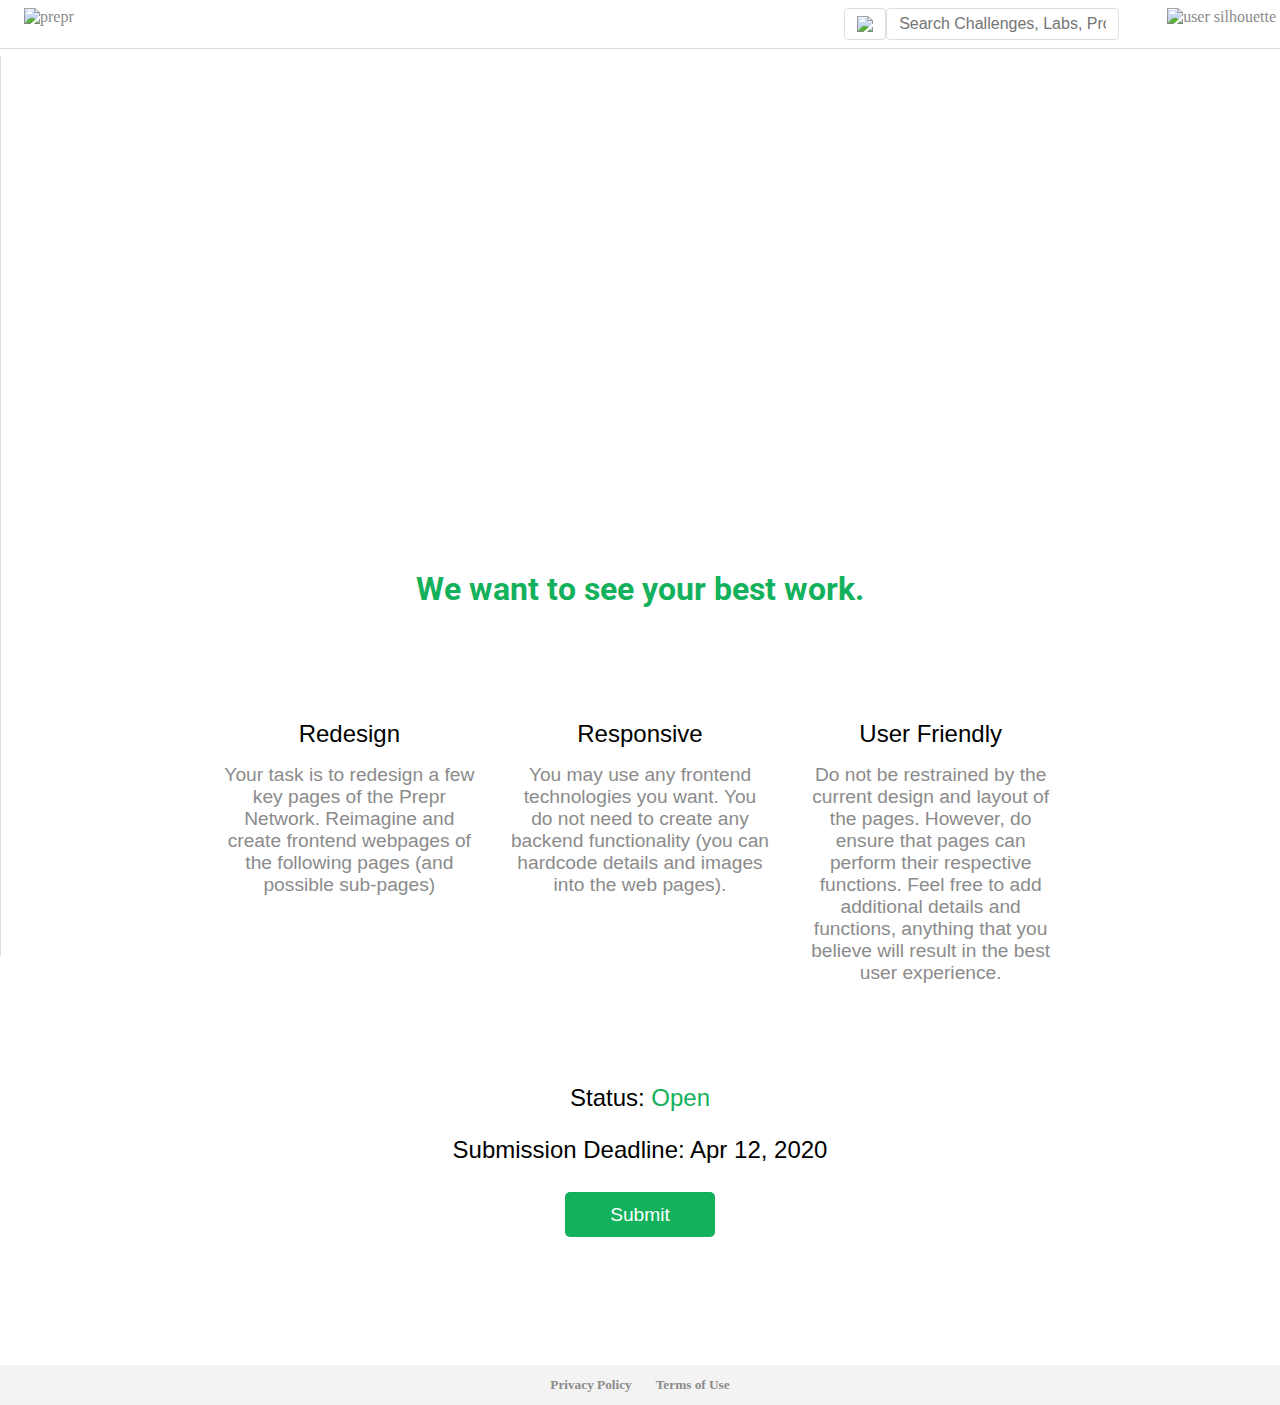
==== commit d415b21c: "added responsive queries" ====
--- a/Desmond_Tan_FrontEnd_Developer_challenge.html
+++ b/Desmond_Tan_FrontEnd_Developer_challenge.html
@@ -160,7 +160,7 @@
 					</div>
 					<h5>Redesign</h5>
 					<p>
-						Your task is to redesign a few key pages of the Prepr Network.Reimagine and create frontend webpages of the following pages (and possible sub-pages)
+						Your task is to redesign a few key pages of the Prepr Network. Reimagine and create frontend webpages of the following pages (and possible sub-pages)
 					</p>
 				</div>
 
--- a/Desmond_Tan_FrontEnd_Developer_styles.css
+++ b/Desmond_Tan_FrontEnd_Developer_styles.css
@@ -74,7 +74,8 @@
 	transition: all .5s ease-in-out;
 	-webkit-transition: all .5s ease-in-out;
 }
-.preprOuterContainer, .exploreSection .imgContainer figure img {
+.preprOuterContainer, .exploreSection .imgContainer figure img, 
+.featureBox figure img, .exploreSection .innerContainer {
 	width: 100%;
 }
 .submissionBox h5, .descriptionBox h5 {
@@ -179,14 +180,15 @@
 .featureBox figure {
 	overflow: hidden;
 	margin: 0 auto;
-	width: fit-content;
-	-webkit-fill-available: fit-content;
+/*	width: fit-content;
+	-webkit-fill-available: fit-content;*/
 }
 .featureBox figure img:hover {
 	transform: scale(1.1);
 	opacity: .75;
 }
 .featureBox figure img {
+	max-width: fit-content;
 	border: 1px solid #e8e8e8;
 }
 
@@ -199,7 +201,7 @@
 .exploreSection .innerContainer {
 	grid-template-columns: 60% 40%;
 	grid-gap: 20px;
-	width: 1000px;
+	max-width: 1000px;
 }
 .exploreSection {
 	margin: 5rem auto;
@@ -311,4 +313,62 @@
 	border-radius: 5px;
 	background: #13b15c;
 	font-size: 1.2rem;
+}
+
+
+/*Responsive queries*/
+@media screen and (max-width: 1200px) {
+	.exploreSection .innerContainer {
+		grid-template-columns: 1fr;
+	}
+	.sideContainer .searchContainer input[type='text'] {
+		width: 6.5rem;
+	}
+	.preprChallenge {
+		padding: 1rem .5rem;
+	}
+	.preprChallenge figure {
+		height: 55vh;
+	}
+	.preprChallenge .infoContainer {
+		width: 100%;
+	}
+}
+
+@media screen and (max-width: 1200px) {
+	section {
+		padding: 1.5rem 1rem;
+	}
+	.infoContainer .shortInfoContainer {
+		grid-template-columns: 65%;
+		justify-content: center;
+		grid-gap: 4.25rem;
+	}
+	.descriptionBox p {
+		line-height: 1.45;
+	}
+}
+
+@media screen and (max-width: 450px) {
+	section{
+		padding: 1.5rem .5rem;
+	}
+	.searchContainer span, .sideContainer .bellContainer {
+		display: none;
+	}
+	.sideContainer {
+		margin-right: 1rem;
+	}
+	.sideContainer li {
+		padding: 0 .2rem;
+	}
+	.infoContainer .shortInfoContainer {
+		grid-template-columns: 1fr;
+	}
+}
+
+@media screen and (max-width: 320px) {
+	.sideContainer .userProfileContainer {
+		display: none;
+	}
 }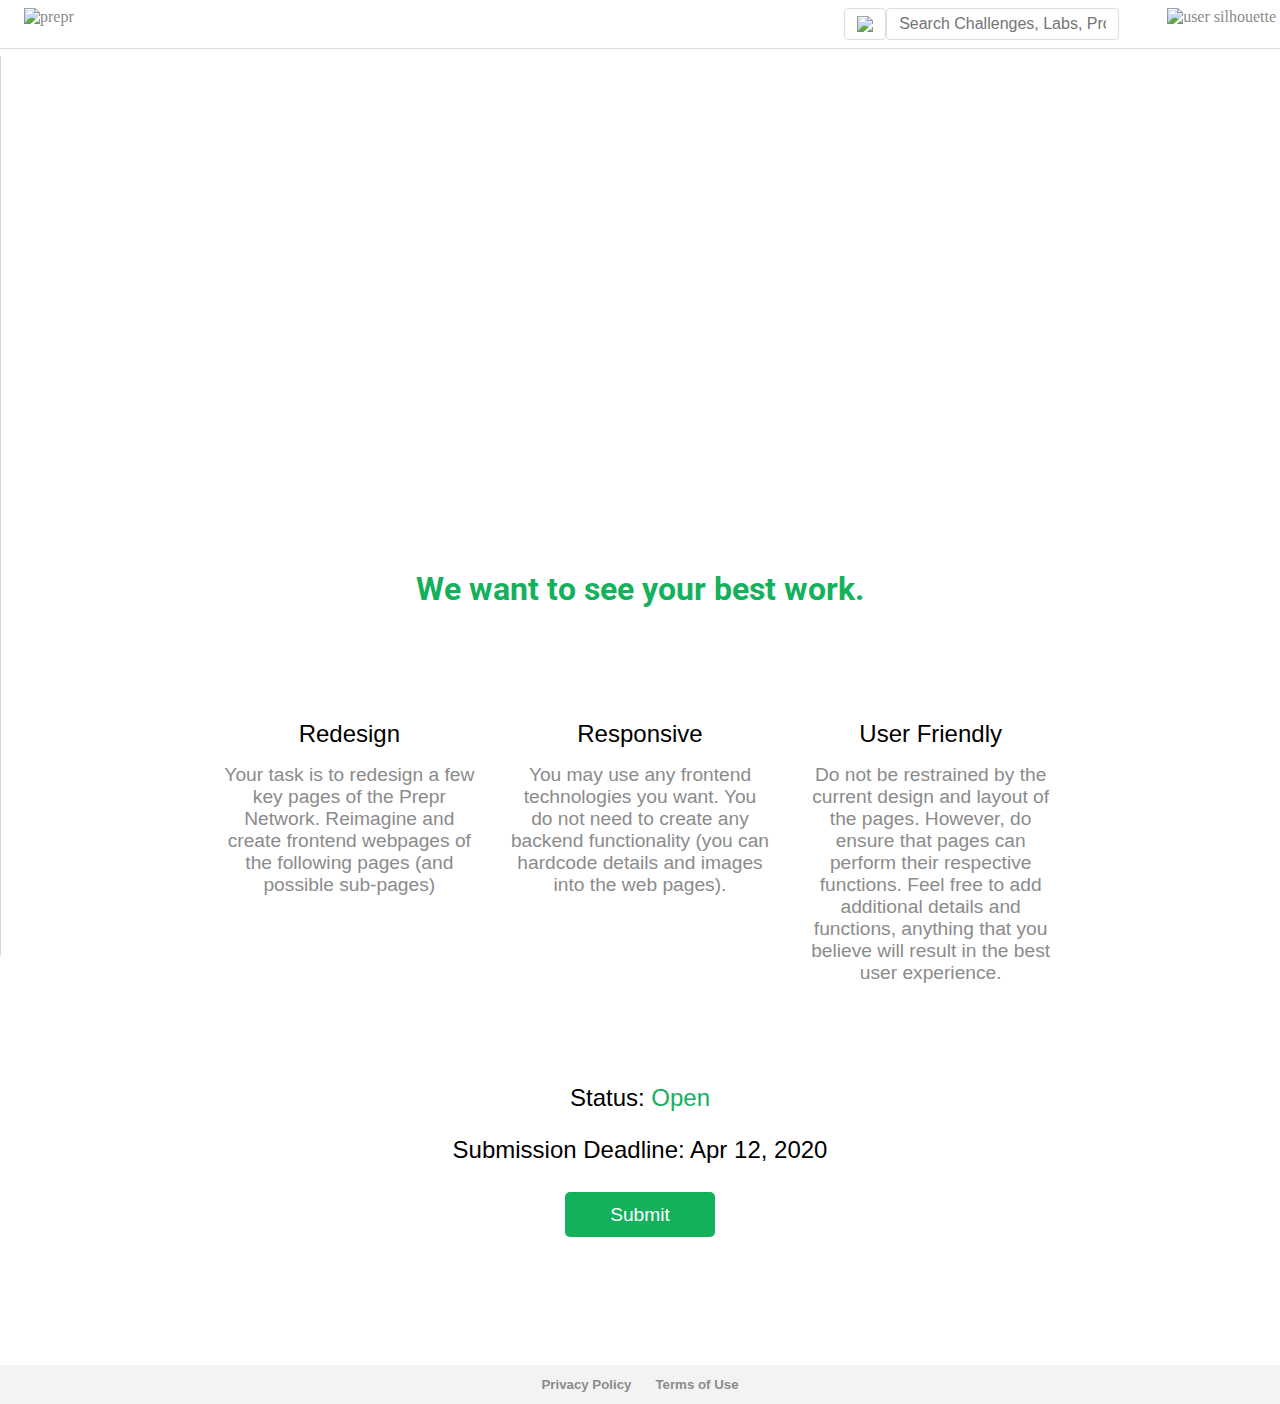
==== commit cfc58fa3: "minor adjustments" ====
--- a/Desmond_Tan_FrontEnd_Developer_challenge.html
+++ b/Desmond_Tan_FrontEnd_Developer_challenge.html
@@ -116,9 +116,8 @@
 							</a>
 						</li>
 						<li>
-							<a href="">
-								<p>v2.1.41</p>
-							</a></li>
+							<p class="center">v2.1.41</p>
+						</li>
 					</ul>
 				</nav>
 			</div>
--- a/Desmond_Tan_FrontEnd_Developer_styles.css
+++ b/Desmond_Tan_FrontEnd_Developer_styles.css
@@ -60,7 +60,7 @@
 }
 .userContainer h5, .featureTextBox h3, .featureTextBox p,
 .exploreTextContainer p, .descriptionBox h5, .descriptionBox p,
-.submissionBox h5, .submissionBox button {
+.submissionBox h5, .submissionBox button, .textContainer a h5 {
 	font-family: sans-serif;
 }
 .navContainer h5, .exploreTitle {
@@ -84,15 +84,18 @@
 .userContainer h5, .navContainer h5, .searchContainer input, .searchContainer span {
 	font-size: 1rem;
 }
-
+.barsContainer .bar, .exploreSection .imgContainer figure img, .submissionBox button {
+	cursor: pointer;
+}
+.userContainer a {
+	width: fit-content;
+	-webkit-fill-available: fit-content;
+}
 
 
 
 
 /*Navigation*/
-.barsContainer .bar {
-	cursor: pointer;
-}
 .preprOuterContainer {
 	position: fixed;
 	z-index: 10;
@@ -125,10 +128,13 @@
 	height: 85px;
 }
 .userContainer a {
-	padding: 20px;
+	margin: 20px auto;
 }
 .userContainer h5 {
 	margin-bottom: 1rem;
+}
+.navContainer ul li:not(:last-child):hover {
+	background: #f3f7fc;
 }
 .navContainer h5 {
 	padding: .5rem 1rem;
@@ -180,8 +186,6 @@
 .featureBox figure {
 	overflow: hidden;
 	margin: 0 auto;
-/*	width: fit-content;
-	-webkit-fill-available: fit-content;*/
 }
 .featureBox figure img:hover {
 	transform: scale(1.1);
@@ -231,9 +235,6 @@
 	transform: scale(1.1);
 	opacity: .75;
 }
-.exploreSection .imgContainer figure img {
-	cursor: pointer;
-}
 .exploreTitle {
 	font-size: 1.75rem;
 	padding: 1.5rem .5rem;
@@ -308,7 +309,6 @@
 	width: 150px;
 	height: 45px;
 	border: none;
-	cursor: pointer;
 	color: #fff;
 	border-radius: 5px;
 	background: #13b15c;
